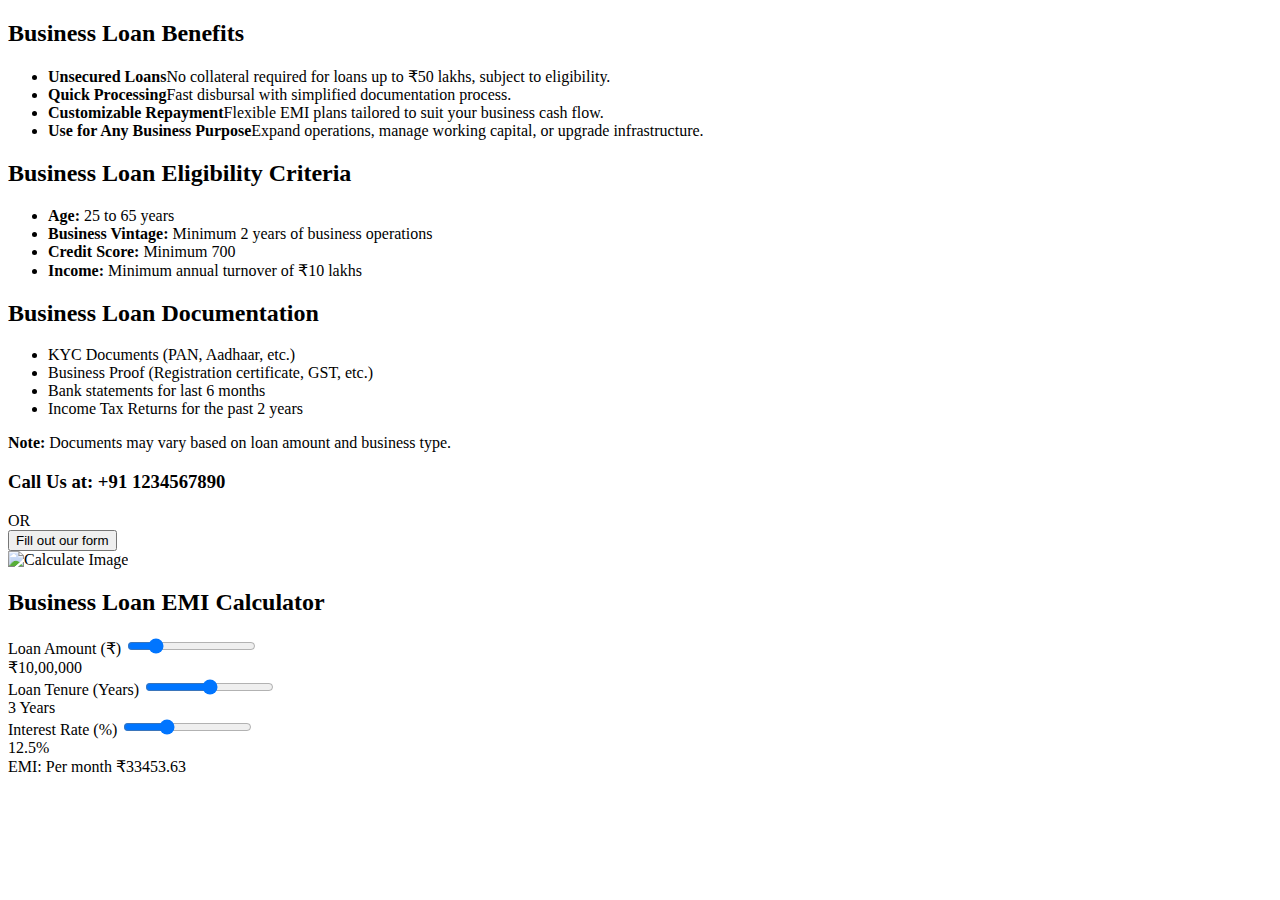
==== services/html/BussinessLoan.html @ 23815958 "changes made" ====
<!DOCTYPE html>
<html lang="en">

<head>
    <meta charset="UTF-8">
    <meta name="viewport" content="width=device-width, initial-scale=1.0">
    <title>Business Loan - GrowthLink</title>
    <link rel="stylesheet" href="./css/services.css">
</head>

<body>
    <div class="benefits-container">
        <div class="benefits-headcontainer">
            <h2>Business Loan Benefits</h2>
        </div>
        <ul class="benefits">
            <li><strong>Unsecured Loans</strong><span>No collateral required for loans up to ₹50 lakhs, subject to eligibility.</span></li>
            <li><strong>Quick Processing</strong><span>Fast disbursal with simplified documentation process.</span></li>
            <li><strong>Customizable Repayment</strong><span>Flexible EMI plans tailored to suit your business cash flow.</span></li>
            <li><strong>Use for Any Business Purpose</strong><span>Expand operations, manage working capital, or upgrade infrastructure.</span></li>
        </ul>
    </div>

    <div class="eligibility-box">
        <h2>Business Loan Eligibility Criteria</h2>
        <ul>
            <li><strong>Age:</strong> 25 to 65 years</li>
            <li><strong>Business Vintage:</strong> Minimum 2 years of business operations</li>
            <li><strong>Credit Score:</strong> Minimum 700</li>
            <li><strong>Income:</strong> Minimum annual turnover of ₹10 lakhs</li>
        </ul>
    </div>

    <div class="doc-box">
        <h2>Business Loan Documentation</h2>
        <ul>
            <li>KYC Documents (PAN, Aadhaar, etc.)</li>
            <li>Business Proof (Registration certificate, GST, etc.)</li>
            <li>Bank statements for last 6 months</li>
            <li>Income Tax Returns for the past 2 years</li>
        </ul>
        <p><strong>Note:</strong> Documents may vary based on loan amount and business type.</p>
    </div>

    <div class="contact-redirect-container">
        <div class="contact-redirect-num-container">
            <h3>Call Us at: +91 1234567890</h3>
        </div>
        <div>OR</div>
        <a href="../index.html#form-submission">
            <button class="fill-out-form-btn">Fill out our form</button>
        </a>
    </div>

    <div class="calculator-container">
        <div class="cal-head-img-container">
            <img class="cal-img" src="../assets/images/loan-emi-cal.webp" alt="Calculate Image">
        </div>
        <div class="calculator">
            <h2 class="calculator-headtext">Business Loan EMI Calculator</h2>
            <div class="field">
                <label>Loan Amount (₹)</label>
                <input type="range" id="amount" min="100000" max="5000000" step="10000" value="1000000">
                <div class="value" id="amountVal">₹10,00,000</div>
            </div>
            <div class="field">
                <label>Loan Tenure (Years)</label>
                <input type="range" id="tenure" min="1" max="5" value="3">
                <div class="value" id="tenureVal">3 Years</div>
            </div>
            <div class="field">
                <label>Interest Rate (%)</label>
                <input type="range" id="rate" min="10" max="18" step="0.1" value="12.5">
                <div class="value" id="rateVal">12.5%</div>
            </div>
            <div class="result" id="emiResult"></div>
        </div>
    </div>

    <script src="../js/services.js"></script>
</body>

</html>
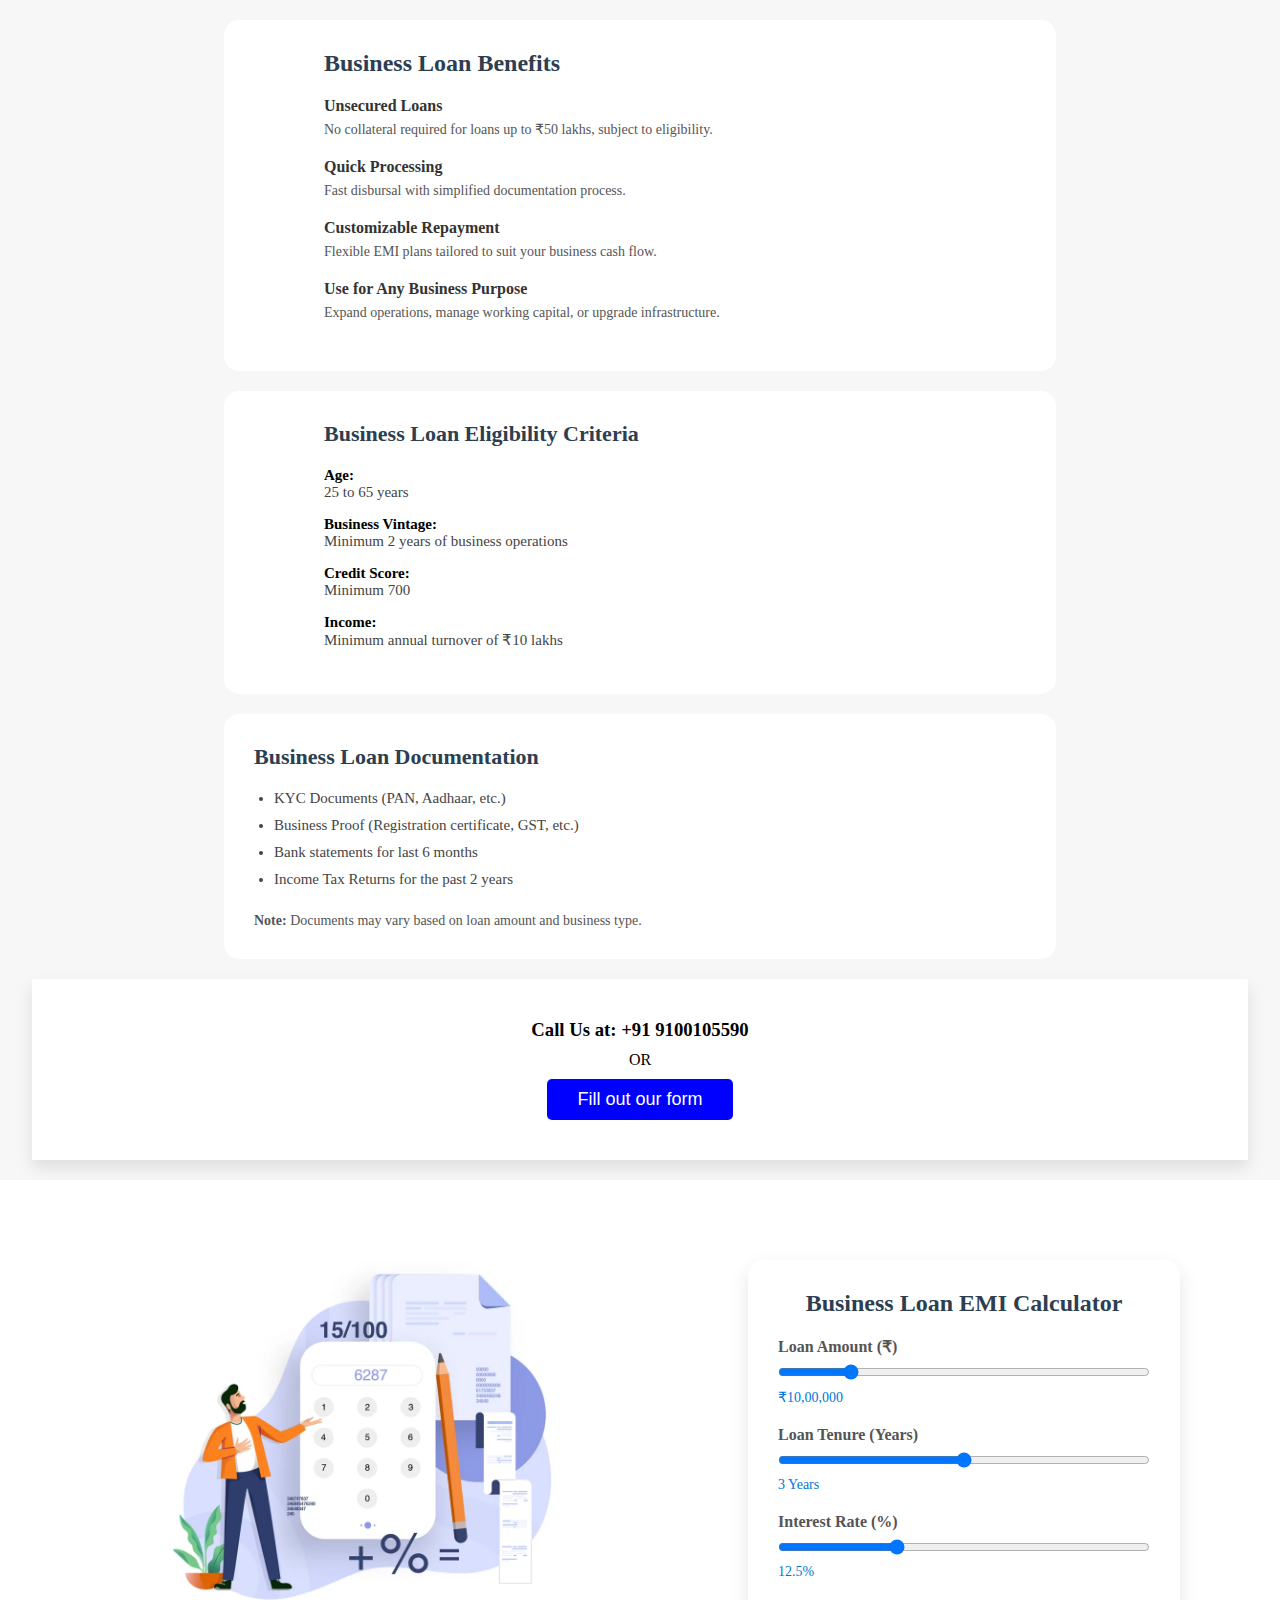
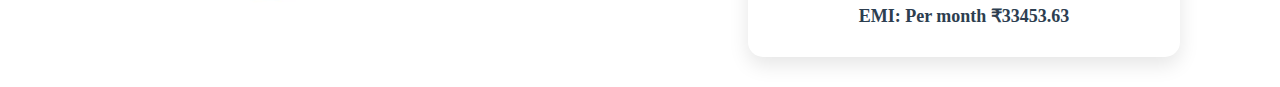
==== commit 29b703b5: "changes" ====
--- a/services/html/BussinessLoan.html
+++ b/services/html/BussinessLoan.html
@@ -5,7 +5,7 @@
     <meta charset="UTF-8">
     <meta name="viewport" content="width=device-width, initial-scale=1.0">
     <title>Business Loan - GrowthLink</title>
-    <link rel="stylesheet" href="./css/services.css">
+    <link rel="stylesheet" href="../css/services.css">
 </head>
 
 <body>
@@ -44,17 +44,17 @@
 
     <div class="contact-redirect-container">
         <div class="contact-redirect-num-container">
-            <h3>Call Us at: +91 1234567890</h3>
+            <h3>Call Us at: +91 9100105590</h3>
         </div>
         <div>OR</div>
-        <a href="../index.html#form-submission">
+        <a href="../../index.html#form-submission">
             <button class="fill-out-form-btn">Fill out our form</button>
         </a>
     </div>
 
     <div class="calculator-container">
         <div class="cal-head-img-container">
-            <img class="cal-img" src="../assets/images/loan-emi-cal.webp" alt="Calculate Image">
+            <img class="cal-img" src="../../assets/images/loan-emi-cal.webp" alt="Calculate Image">
         </div>
         <div class="calculator">
             <h2 class="calculator-headtext">Business Loan EMI Calculator</h2>
--- a/services/css/services.css
+++ b/services/css/services.css
@@ -0,0 +1,365 @@
+* {
+    padding: 0;
+    margin: 0;
+    box-sizing: border-box;
+}
+
+body {
+    display: flex;
+    flex-direction: column;
+    align-items: center;
+    justify-content: center;
+    background-color: #f7f7f7;
+}
+
+/* .................................................................................................................................. */
+.contact-redirect-container {
+    background: #ffffff;
+    margin-top: 20px;
+    width: 95%;
+    display: flex;
+    flex-direction: column;
+    align-items: center;
+    justify-content: center;
+    gap: 10px;
+    padding: 40px;
+    box-shadow: 0 8px 16px rgba(0, 0, 0, 0.1);
+}
+
+.fill-out-form-btn {
+    outline: 0;
+    border: 0;
+    padding: 10px 30px;
+    background-color: blue;
+    border-radius: 5px;
+    font-size: 18px;
+    color: white;
+    cursor: pointer;
+}
+
+
+/* Benefits css */
+.benefits-container {
+    margin-top: 20px;
+    background: #ffffff;
+    width: 65%;
+    padding: 30px;
+    padding-left: 100px;
+    border-radius: 15px;
+    /* box-shadow: 0 8px 16px rgba(0,0,0,0.1); */
+    display: flex;
+    flex-direction: column;
+    align-items: start;
+}
+
+.benefits-headcontainer {
+    width: 100%;
+    display: flex;
+    align-items: center;
+    justify-content: space-between;
+    padding-right: 100px;
+    margin-bottom: 20px;
+}
+
+.benefits-container h2 {
+    color: #2d3e50;
+    font-size: 24px;
+}
+
+.terms {
+    text-align: right;
+    font-size: 14px;
+    color: #0078D7;
+    cursor: pointer;
+}
+
+.benefits {
+    list-style: none;
+    padding: 0;
+    margin: 0;
+}
+
+.benefits li {
+    margin-bottom: 20px;
+}
+
+.benefits li strong {
+    display: block;
+    font-size: 16px;
+    color: #333;
+    margin-bottom: 5px;
+}
+
+.benefits li span {
+    font-size: 14px;
+    color: #555;
+}
+
+@media (max-width: 600px) {
+    .benefits-container {
+        padding: 20px;
+    }
+
+    .benefits-container h2 {
+        font-size: 20px;
+    }
+
+    .benefits li strong {
+        font-size: 15px;
+    }
+
+    .benefits li span {
+        font-size: 13px;
+    }
+}
+
+/* Eligibilty Css */
+
+.eligibility-box {
+    background: #fff;
+    width: 65%;
+    display: flex;
+    flex-direction: column;
+    align-items: start;
+    padding: 30px;
+    padding-left: 100px;
+    border-radius: 15px;
+    margin-top: 20px;
+    /* box-shadow: 0 8px 16px rgba(0,0,0,0.1); */
+}
+
+.eligibility-box h2 {
+    font-size: 22px;
+    color: #2d3e50;
+    margin-bottom: 20px;
+}
+
+.eligibility-box ul {
+    list-style: none;
+    padding-left: 0;
+}
+
+.eligibility-box ul li {
+    margin-bottom: 15px;
+    font-size: 15px;
+    color: #444;
+}
+
+.eligibility-box ul li strong {
+    display: block;
+    font-weight: 600;
+    color: #000;
+}
+
+.eligibility-age {
+    display: flex;
+    gap: 5px;
+}
+
+.eligibility-box a {
+    display: inline-block;
+    color: #0078D7;
+    text-decoration: none;
+    font-size: 14px;
+    margin-top: 15px;
+}
+
+@media (max-width: 600px) {
+    .eligibility-box {
+        padding: 20px;
+    }
+
+    .eligibility-box h2 {
+        font-size: 20px;
+    }
+
+    .eligibility-box ul li {
+        font-size: 14px;
+    }
+}
+
+/* Loan Documentation */
+
+.doc-box {
+    background: #fff;
+    width: 65%;
+    display: flex;
+    flex-direction: column;
+    align-items: start;
+    margin-top: 20px;
+    background: #fff;
+    padding: 30px;
+    border-radius: 15px;
+    /* box-shadow: 0 8px 16px rgba(0, 0, 0, 0.1); */
+}
+
+.doc-box h2 {
+    font-size: 22px;
+    color: #2d3e50;
+    margin-bottom: 20px;
+}
+
+.doc-box ul {
+    list-style: disc;
+    margin-left: 20px;
+    color: #444;
+}
+
+.doc-box ul li {
+    margin-bottom: 10px;
+    font-size: 15px;
+}
+
+.doc-box ul li ul {
+    list-style-type: circle;
+    margin-left: 20px;
+}
+
+.doc-box p {
+    font-size: 14px;
+    color: #555;
+    margin-top: 15px;
+}
+
+.doc-box a {
+    display: inline-block;
+    color: #0078D7;
+    text-decoration: none;
+    font-size: 14px;
+    margin-top: 10px;
+}
+
+@media (max-width: 600px) {
+    .doc-box {
+        padding: 20px;
+    }
+
+    .doc-box h2 {
+        font-size: 20px;
+    }
+
+    .doc-box ul li {
+        font-size: 14px;
+    }
+}
+
+.calculator-container {
+    width: 100%;
+    padding: 30px 100px;
+    display: flex;
+    align-items: center;
+    justify-content: space-between;
+    background: #ffffff;
+    margin-top: 20px;
+}
+
+.cal-head-img-container {
+    width: 50%;
+    display: flex;
+    align-items: center;
+    justify-content: center;
+}
+
+.cal-img {
+    width: 90%;
+}
+
+.calculator {
+    background: #ffffff;
+    padding: 30px;
+    border-radius: 15px;
+    box-shadow: 0 8px 20px rgba(0, 0, 0, 0.1);
+    margin-top: 50px;
+    width: 40%;
+}
+
+.calculator-headtext {
+    text-align: center;
+    color: #2d3e50;
+    margin-bottom: 20px;
+}
+
+.field {
+    margin-bottom: 20px;
+}
+
+.field label {
+    display: block;
+    margin-bottom: 8px;
+    font-weight: bold;
+    color: #555;
+}
+
+.field input[type="range"] {
+    width: 100%;
+}
+
+.value {
+    margin-top: 5px;
+    font-size: 14px;
+    color: #0078D7;
+}
+
+.result {
+    text-align: center;
+    margin-top: 25px;
+    font-size: 18px;
+    color: #2d3e50;
+    font-weight: bold;
+}
+
+@media (max-width: 768px) {
+    .benefits-container,
+    .eligibility-box,
+    .doc-box {
+      width: 90%;
+      padding: 20px;
+      padding-left: 20px;
+    }
+  
+    .benefits-headcontainer {
+      flex-direction: column;
+      align-items: flex-start;
+      padding-right: 0;
+      gap: 10px;
+    }
+  
+    .calculator-container {
+      flex-direction: column;
+      padding: 20px;
+      gap: 30px;
+    }
+  
+    .cal-head-img-container,
+    .calculator {
+      width: 100%;
+      margin-top: 0;
+    }
+  
+    .cal-img {
+      width: 100%;
+    }
+  
+    .contact-redirect-container {
+      width: 90%;
+      padding: 20px;
+    }
+  
+    .fill-out-form-btn {
+      font-size: 16px;
+      padding: 10px 20px;
+    }
+  
+    .calculator {
+      padding: 20px;
+    }
+  
+    .calculator-headtext {
+      font-size: 20px;
+    }
+  
+    .result {
+      font-size: 16px;
+    }
+  }
+  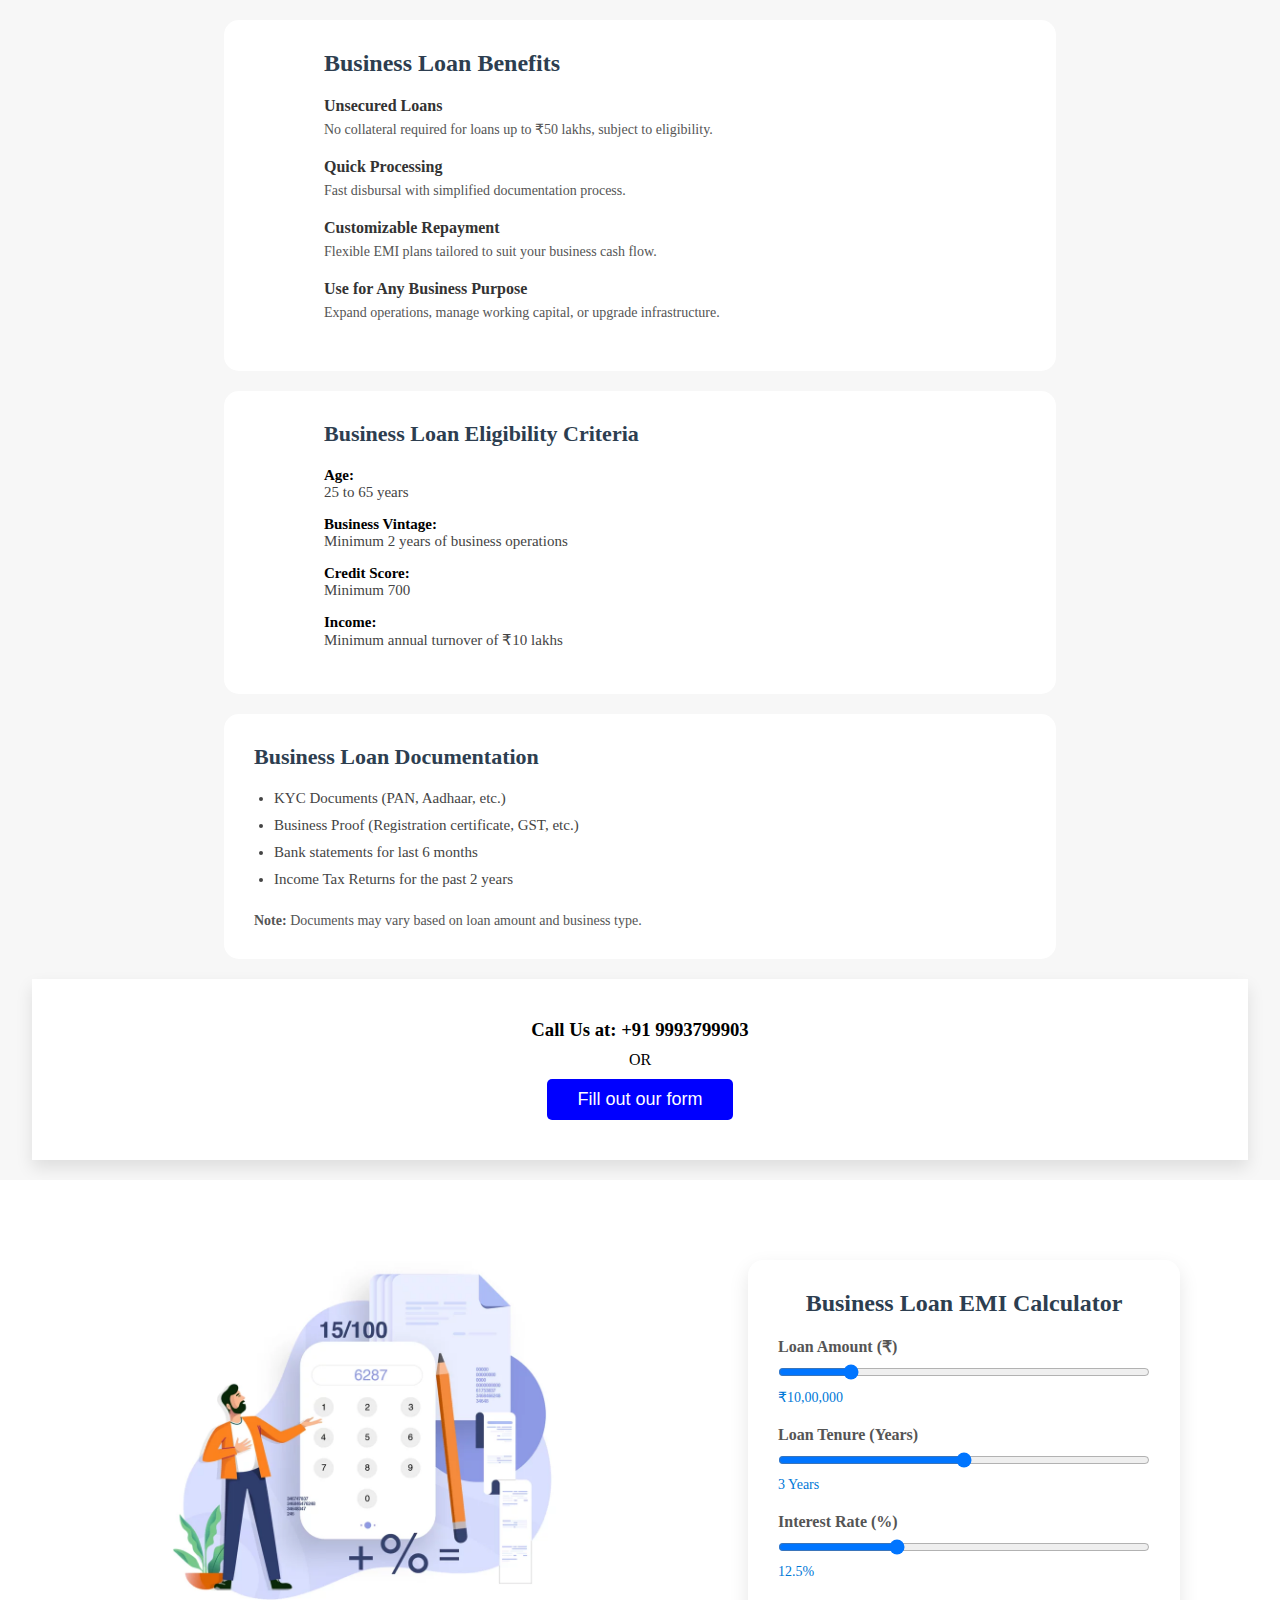
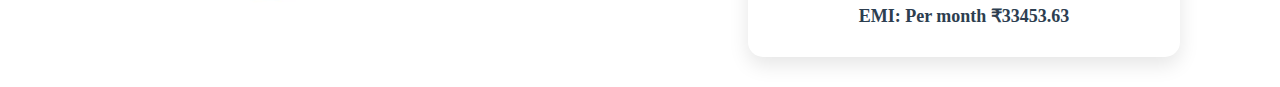
==== commit f64bb57b: "changes" ====
--- a/services/html/BussinessLoan.html
+++ b/services/html/BussinessLoan.html
@@ -44,7 +44,7 @@
 
     <div class="contact-redirect-container">
         <div class="contact-redirect-num-container">
-            <h3>Call Us at: +91 9100105590</h3>
+            <h3>Call Us at: +91 9993799903</h3>
         </div>
         <div>OR</div>
         <a href="../../index.html#form-submission">
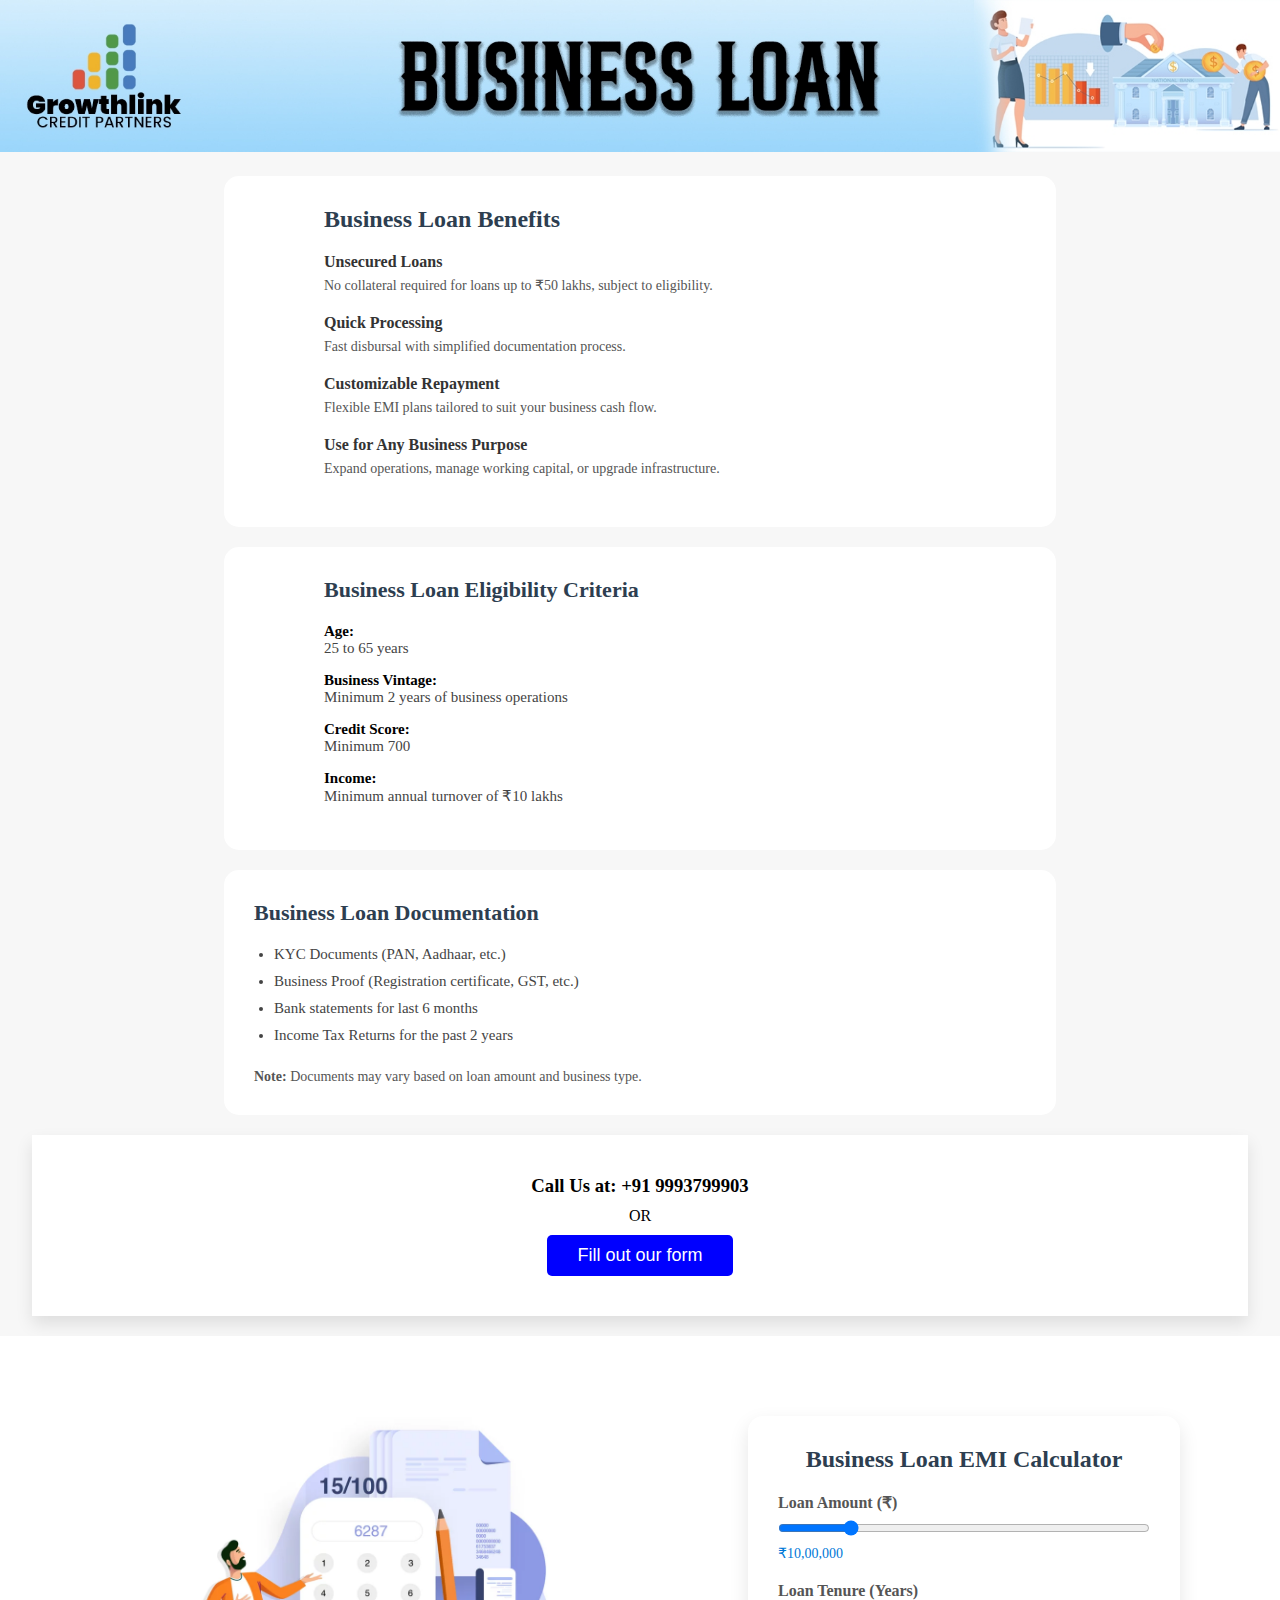
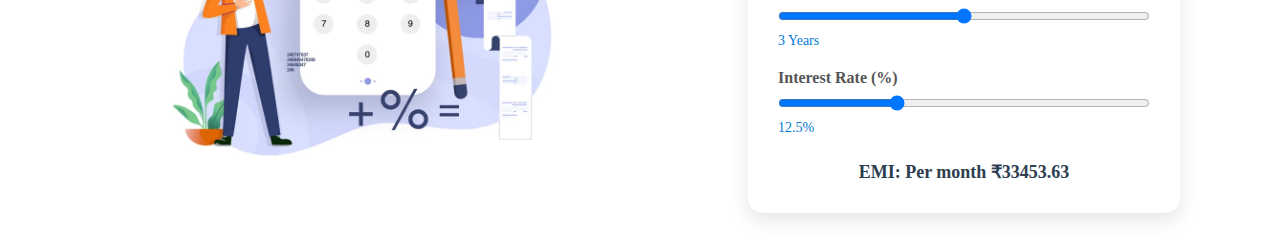
==== commit 2ae55313: "changes" ====
--- a/services/html/BussinessLoan.html
+++ b/services/html/BussinessLoan.html
@@ -9,6 +9,11 @@
 </head>
 
 <body>
+
+    <div class="service-banner-container">
+        <img class="service-banner-img" src="../../assets/images/bussinessloanbanner.jpg" alt="bussinessloanbanner">
+    </div>
+
     <div class="benefits-container">
         <div class="benefits-headcontainer">
             <h2>Business Loan Benefits</h2>
--- a/services/css/services.css
+++ b/services/css/services.css
@@ -12,7 +12,19 @@
     background-color: #f7f7f7;
 }
 
+
+
+/* Banner Css */
+.service-banner-container{
+    max-width: 100%;
+}
+.service-banner-img{
+    width: 100%;
+}
+
+
 /* .................................................................................................................................. */
+
 .contact-redirect-container {
     background: #ffffff;
     margin-top: 20px;
